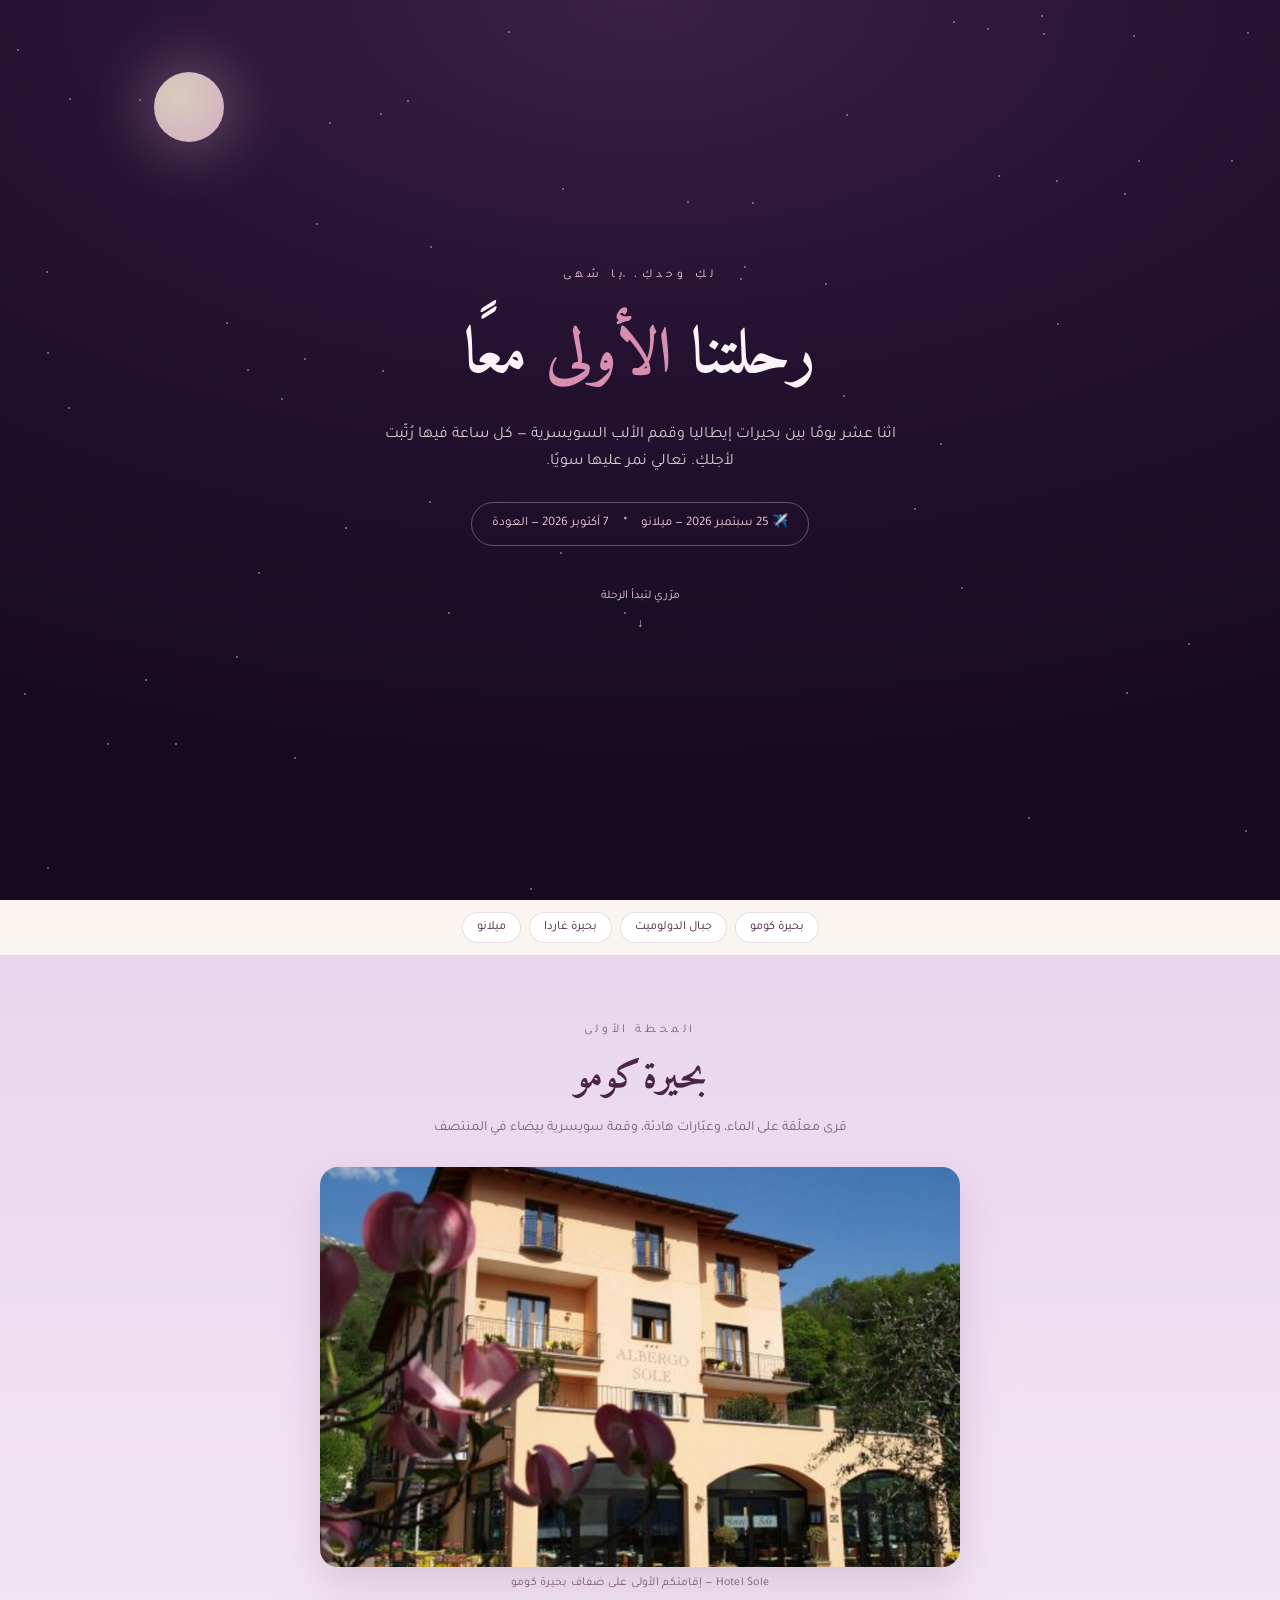
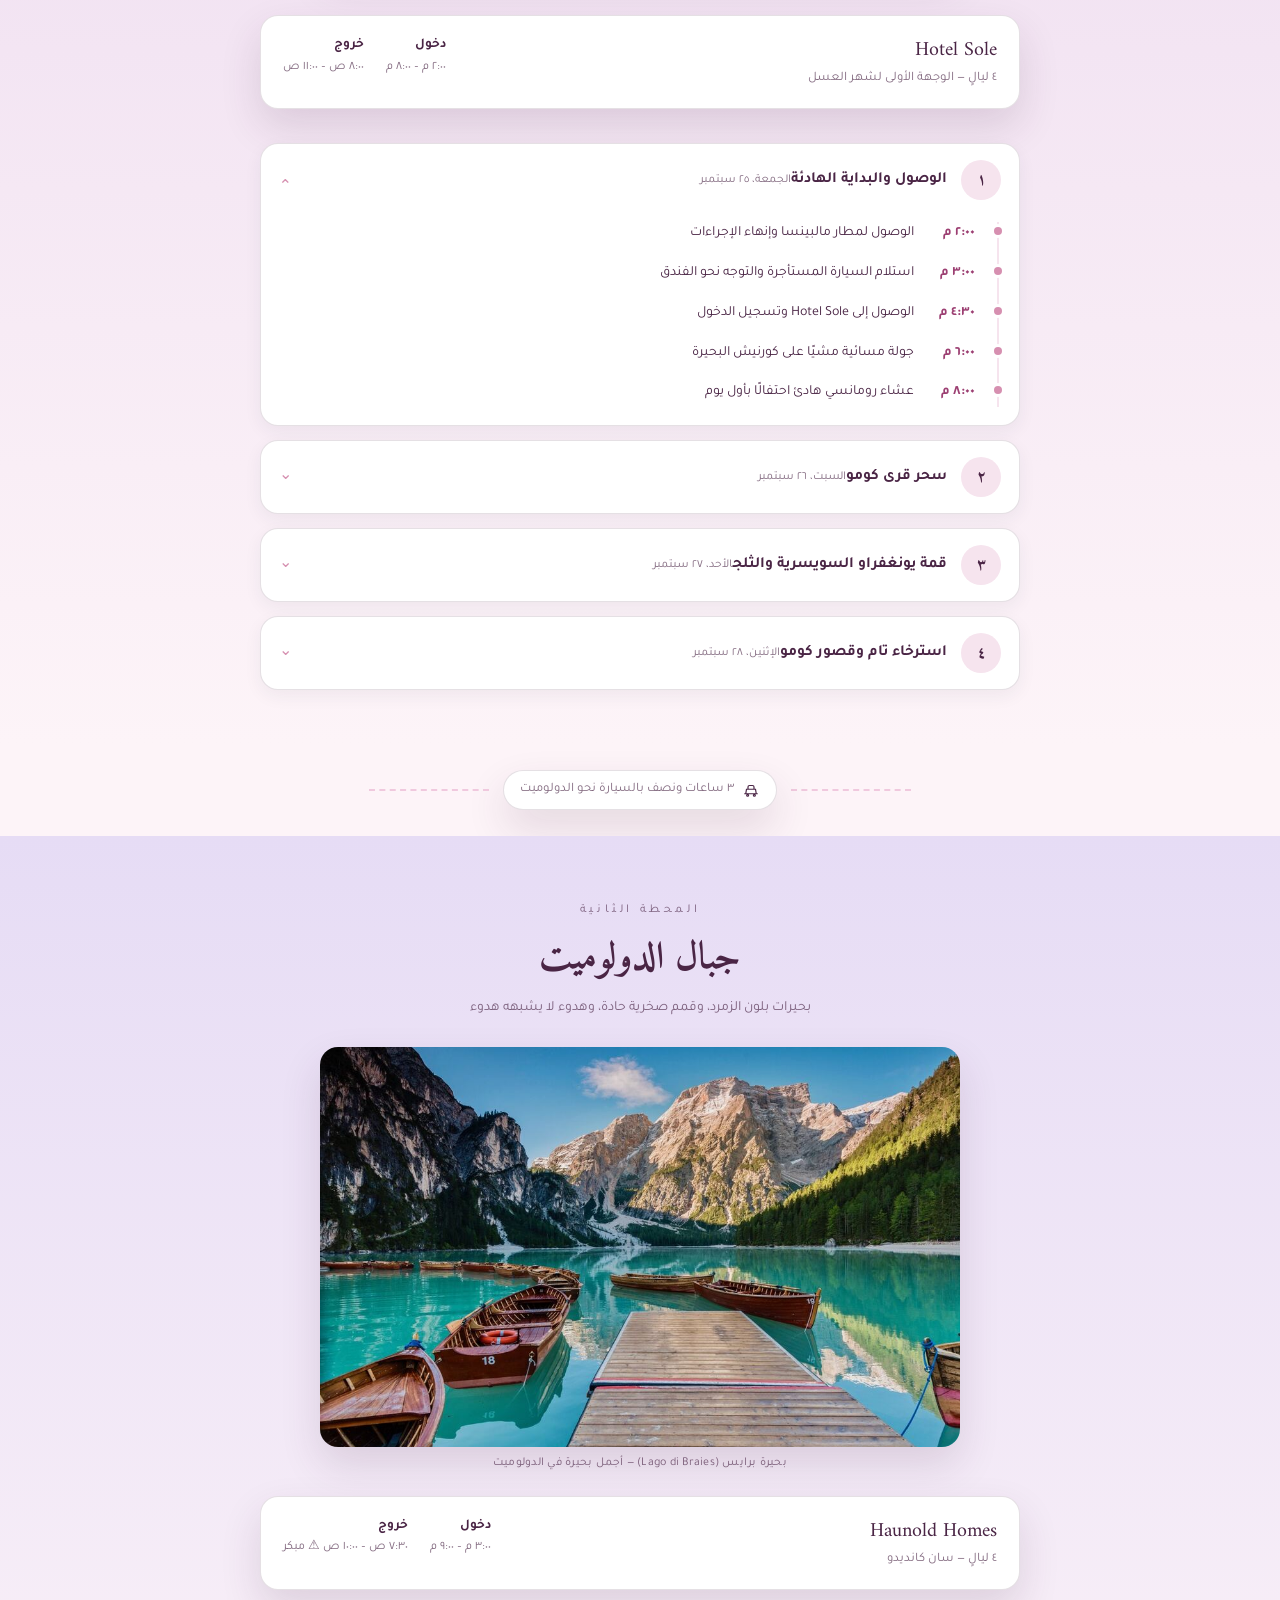
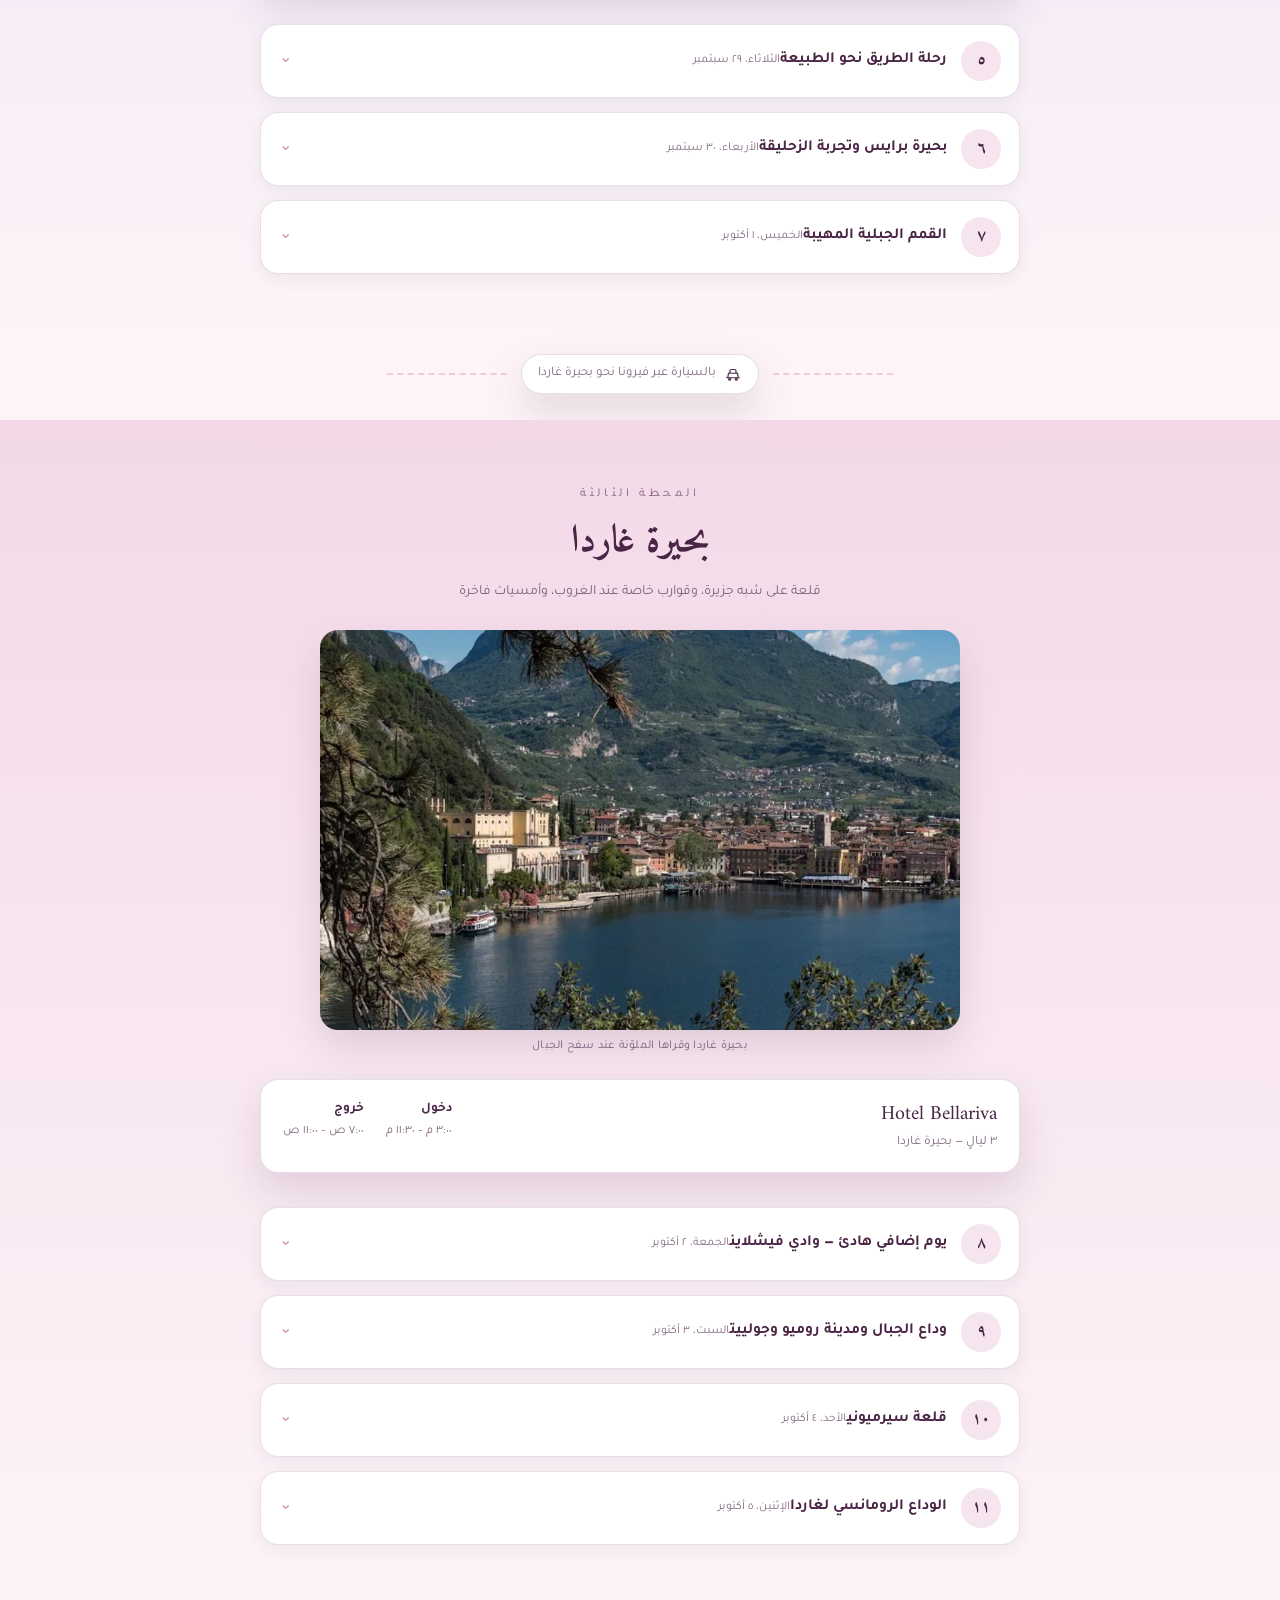
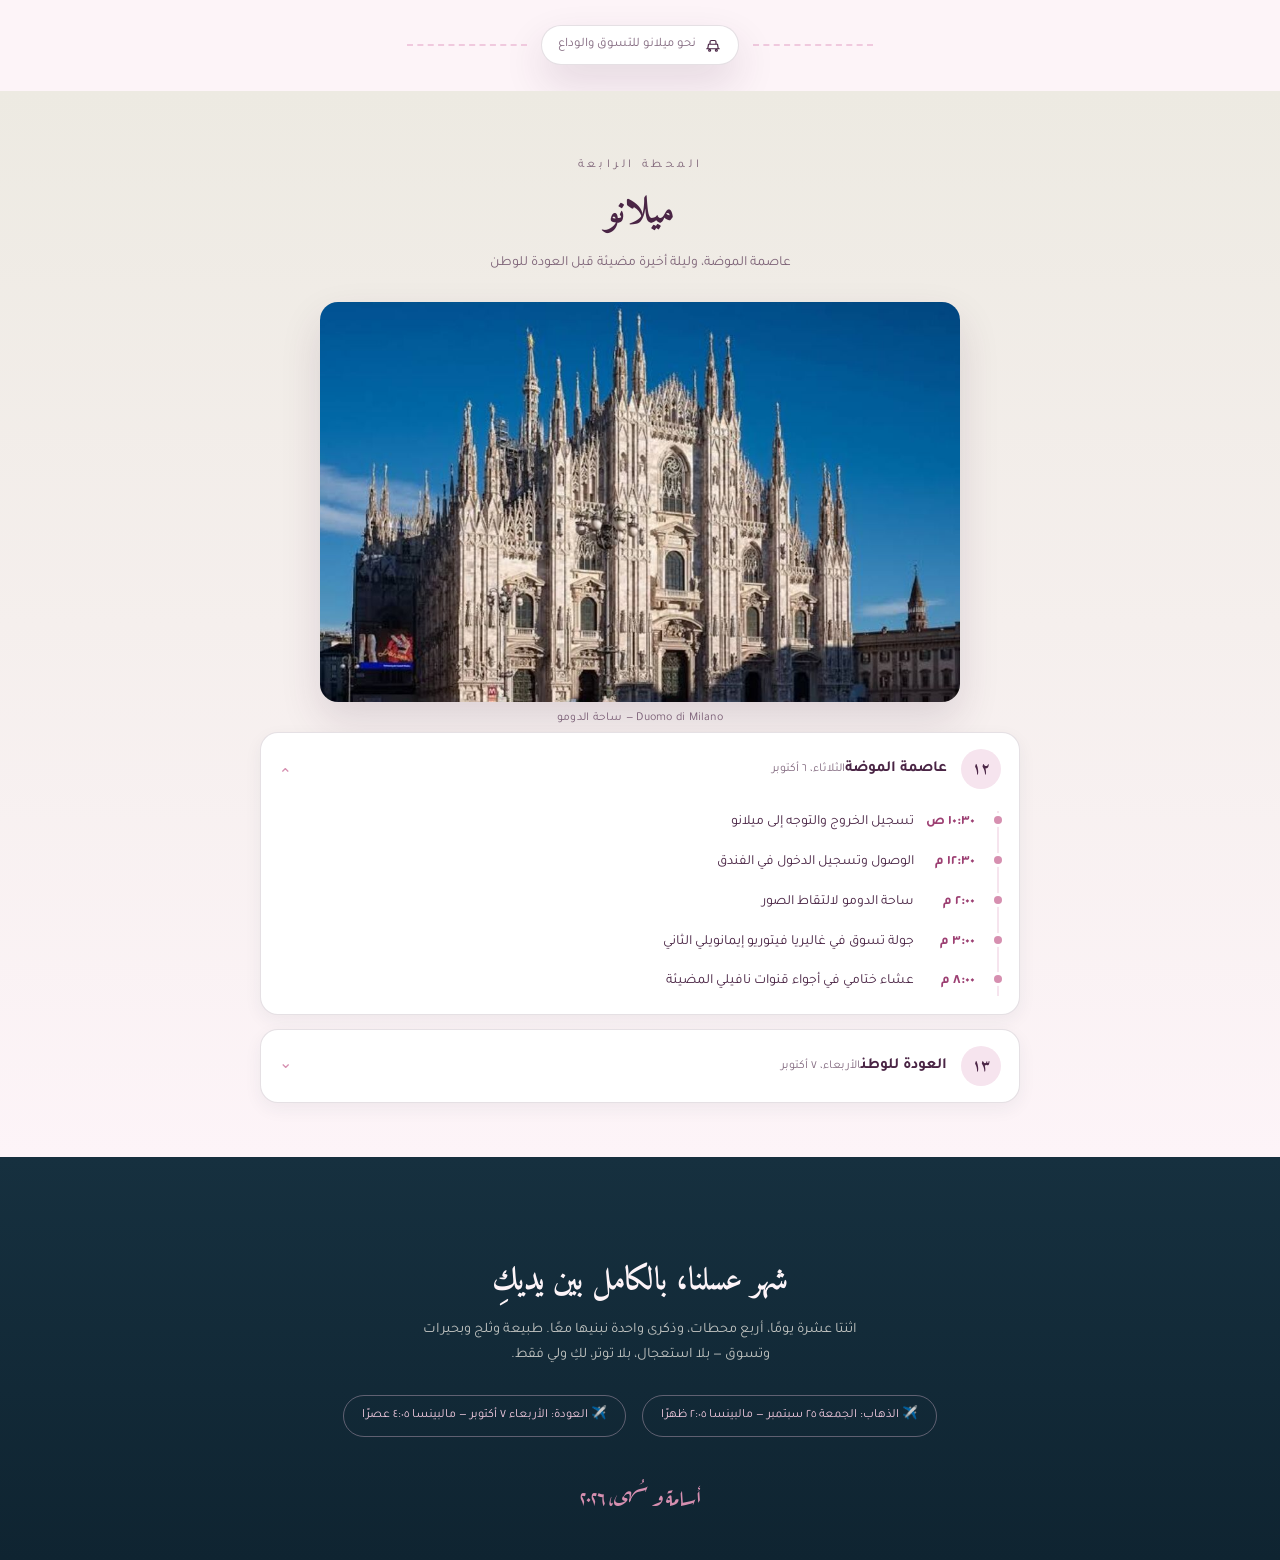
==== honeymoon/index.html @ b426cfd8 "rename private page path /suha/ -> /honeymoon/ Moves the standalone itinerary page to honeymoon/inde" ====
<!DOCTYPE html>
<html lang="ar" dir="rtl">
<head>
<meta charset="UTF-8">
<meta name="viewport" content="width=device-width, initial-scale=1.0">
<meta name="robots" content="noindex, nofollow">
<title>رحلتنا | أسامة وسُهى</title>
<link rel="preconnect" href="https://fonts.googleapis.com">
<link href="https://fonts.googleapis.com/css2?family=Amiri:wght@400;700&family=Aref+Ruqaa:wght@700&family=Tajawal:wght@300;400;500;700;900&display=swap" rel="stylesheet">
<style>
  :root{
    --ink:#4A2545;
    --ink-soft:rgba(74,37,69,.68);
    --gold:#D68FB0;
    --gold-soft:#F0C9DE;
    --ivory:#FDF4F8;
    --ivory-2:#F6E4EE;
    --sage:#B79FDB;
    --sage-soft:#E6DCF5;
    --wine:#9C3F72;
    --wine-soft:#F3D9E8;
    --sky:#E9D6EE;
    --line:rgba(74,37,69,.14);
    --shadow: 0 18px 40px rgba(74,37,69,.14);
  }
  *{box-sizing:border-box;}
  html{scroll-behavior:smooth;}
  body{
    margin:0;
    background:var(--ivory);
    color:var(--ink);
    font-family:'Tajawal',sans-serif;
    line-height:1.7;
    -webkit-font-smoothing:antialiased;
  }
  h1,h2,h3,.serif{font-family:'Amiri',serif;}
  ::selection{background:var(--gold-soft);}

  /* ---------- COVER ---------- */
  .cover{
    position:relative;
    min-height:100svh;
    display:flex;
    flex-direction:column;
    align-items:center;
    justify-content:center;
    text-align:center;
    padding:32px 20px;
    background:
      radial-gradient(120% 90% at 50% 0%, #3B1F45 0%, #241130 45%, #150A20 100%);
    color:var(--ivory);
    overflow:hidden;
  }
  .cover .stars{position:absolute;inset:0;opacity:.55;}
  .cover .stars span{
    position:absolute;width:2px;height:2px;border-radius:50%;
    background:var(--gold-soft);
    animation:twinkle 3.2s ease-in-out infinite;
  }
  @keyframes twinkle{0%,100%{opacity:.15}50%{opacity:1}}
  @media (prefers-reduced-motion:reduce){.cover .stars span{animation:none;opacity:.5}}
  .cover .eyebrow{
    letter-spacing:.35em;
    font-size:12px;
    color:var(--gold-soft);
    margin-bottom:18px;
    z-index:1;
  }
  .cover h1{
    font-size:clamp(34px,7vw,64px);
    margin:0 0 10px;
    z-index:1;
    font-weight:700;
  }
  .cover h1 em{font-style:normal;color:var(--gold);}
  .cover p{
    z-index:1;
    max-width:520px;
    color:rgba(250,246,238,.82);
    font-size:16px;
    margin:0 0 26px;
  }
  .cover .dates{
    z-index:1;
    display:flex;
    gap:14px;
    flex-wrap:wrap;
    justify-content:center;
    font-family:'Tajawal',sans-serif;
    font-size:13px;
    color:var(--gold-soft);
    border:1px solid rgba(240,201,222,.35);
    padding:10px 20px;
    border-radius:999px;
    margin-bottom:40px;
  }
  .scrolldown{
    z-index:1;
    display:flex;flex-direction:column;align-items:center;gap:8px;
    color:var(--gold-soft);
    font-size:12px;
    animation:bob 2.2s ease-in-out infinite;
  }
  @keyframes bob{0%,100%{transform:translateY(0)}50%{transform:translateY(8px)}}
  @media (prefers-reduced-motion:reduce){.scrolldown{animation:none}}
  .cover-moon{
    position:absolute; top:8%; left:12%;
    width:70px;height:70px;border-radius:50%;
    background:radial-gradient(circle at 35% 35%, #F7ECD3, var(--gold-soft));
    box-shadow:0 0 60px 10px rgba(240,201,222,.35);
    opacity:.85;
  }

  /* ---------- NAV ---------- */
  .routebar{
    position:sticky; top:0; z-index:20;
    display:flex; gap:8px; justify-content:center; flex-wrap:wrap;
    padding:12px 14px;
    background:rgba(250,246,238,.9);
    backdrop-filter:blur(8px);
    border-bottom:1px solid var(--line);
  }
  .routebar button{
    font-family:'Tajawal',sans-serif;
    font-size:12.5px;
    border:1px solid var(--line);
    background:#fff;
    color:var(--ink);
    padding:7px 14px;
    border-radius:999px;
    cursor:pointer;
    transition:.2s;
  }
  .routebar button:hover, .routebar button:focus-visible{
    background:var(--ink); color:var(--ivory); border-color:var(--ink);
    outline:none;
  }

  /* ---------- STATIONS ---------- */
  .station{padding:64px 18px 40px; position:relative;}
  .station-inner{max-width:760px;margin:0 auto;}
  .station-como{background:linear-gradient(180deg,var(--sky) 0%, var(--ivory) 100%);}
  .station-dolo{background:linear-gradient(180deg,var(--sage-soft) 0%, var(--ivory) 100%);}
  .station-garda{background:linear-gradient(180deg,var(--wine-soft) 0%, var(--ivory) 100%);}
  .station-milano{background:linear-gradient(180deg,#EDEAE2 0%, var(--ivory) 100%);}

  .station-header{text-align:center;margin-bottom:26px;}
  .station-eyebrow{
    font-size:12px; letter-spacing:.3em; color:var(--ink-soft);
    margin-bottom:6px;
  }
  .station-title{font-size:clamp(26px,5vw,38px); margin:0 0 6px;}
  .station-sub{color:var(--ink-soft); font-size:14px; margin:0;}

  .illustration{width:100%; max-width:640px; display:block; margin:22px auto 8px;}

  /* stay card */
  .stay-card{
    display:flex; flex-wrap:wrap; gap:18px; justify-content:space-between;
    background:#fff; border:1px solid var(--line); border-radius:18px;
    padding:18px 22px; box-shadow:var(--shadow); margin:22px 0 34px;
  }
  .stay-card .hotel{font-family:'Amiri',serif; font-size:20px;}
  .stay-card .meta{display:flex; gap:22px; flex-wrap:wrap; font-size:12.5px; color:var(--ink-soft);}
  .stay-card .meta b{display:block; color:var(--ink); font-size:13.5px; font-weight:700;}

  /* day cards */
  .day{
    background:#fff;
    border:1px solid var(--line);
    border-radius:18px;
    margin-bottom:14px;
    overflow:hidden;
    box-shadow:0 6px 18px rgba(27,58,75,.06);
    opacity:0; transform:translateY(14px);
    transition:opacity .6s ease, transform .6s ease;
  }
  .day.in-view{opacity:1; transform:none;}
  .day-header{
    width:100%; text-align:right; background:none; border:none; cursor:pointer;
    display:flex; align-items:center; gap:14px; padding:16px 18px;
    font-family:'Tajawal',sans-serif; color:var(--ink);
  }
  .day-num{
    flex:0 0 auto; width:40px; height:40px; border-radius:50%;
    background:var(--ivory-2); color:var(--ink); font-family:'Amiri',serif; font-weight:700;
    display:flex; align-items:center; justify-content:center; font-size:16px;
  }
  .day-header .titles{flex:1; text-align:right;}
  .day-header .day-title{font-weight:700; font-size:15.5px;}
  .day-header .day-date{font-size:12px; color:var(--ink-soft); margin-top:2px;}
  .chev{transition:transform .3s; color:var(--gold); flex:0 0 auto;}
  .day[open] .chev{transform:rotate(180deg);}
  .day-body{padding:0 20px 18px 20px;}
  .timeline{list-style:none; margin:6px 0 0; padding:0; border-right:2px solid var(--ivory-2);}
  .timeline li{position:relative; padding:0 22px 16px 0; font-size:14px;}
  .timeline li:last-child{padding-bottom:2px;}
  .timeline li::before{
    content:''; position:absolute; right:-5px; top:5px; width:8px; height:8px; border-radius:50%;
    background:var(--gold); box-shadow:0 0 0 3px #fff;
  }
  .timeline .t{font-weight:700; color:var(--wine); display:inline-block; min-width:58px;}

  /* details/summary polyfill styling */
  details.day > summary{list-style:none;}
  details.day > summary::-webkit-details-marker{display:none;}

  /* connectors */
  .connector{
    max-width:760px; margin:0 auto; padding:26px 18px;
    display:flex; align-items:center; gap:14px; justify-content:center;
    color:var(--ink-soft); font-size:13px;
  }
  .connector .line{flex:1; max-width:120px; height:0; border-top:2px dashed var(--gold-soft);}
  .connector .badge{
    display:flex; align-items:center; gap:8px;
    background:#fff; border:1px solid var(--line); border-radius:999px;
    padding:8px 16px; box-shadow:var(--shadow); white-space:nowrap;
  }

  /* footer */
  .footer{
    background:linear-gradient(180deg,#16303f, #0f2431);
    color:var(--ivory); text-align:center; padding:70px 20px 46px;
  }
  .footer h2{font-size:clamp(24px,5vw,32px); margin-bottom:10px;}
  .footer p{color:rgba(250,246,238,.75); max-width:480px; margin:0 auto 22px; font-size:14.5px;}
  .flight-chip{
    display:inline-flex; gap:10px; align-items:center;
    border:1px solid rgba(240,201,222,.35); border-radius:999px;
    padding:9px 18px; font-size:12.5px; color:var(--gold-soft); margin:6px;
  }
  .signature{margin-top:34px; font-family:'Aref Ruqaa',serif; font-size:22px; color:var(--gold);}

  .icon{width:18px;height:18px; vertical-align:-4px;}

  .photo-illustration{
    width:100%; max-width:640px; display:block; margin:22px auto 8px;
    border-radius:18px; box-shadow:var(--shadow);
    aspect-ratio:16/10; object-fit:cover;
  }

  .day-photo{
    width:100%; border-radius:14px; display:block; margin:4px 0 14px;
    aspect-ratio:16/10; object-fit:cover; box-shadow:0 8px 20px rgba(27,58,75,.10);
  }
  .photo-caption{
    text-align:center; font-size:12px; color:var(--ink-soft); margin:-2px 0 4px;
    letter-spacing:.02em;
  }


  @media(max-width:520px){
    .stay-card{flex-direction:column;}
    .day-header{padding:14px;}
  }
</style>
</head>
<body>

<!-- COVER -->
<section class="cover">
  <div class="stars" id="stars"></div>
  <div class="cover-moon"></div>
  <div class="eyebrow">لكِ وحدكِ، يا سُهى</div>
  <h1>رحلتنا <em>الأولى</em> معًا</h1>
  <p>اثنا عشر يومًا بين بحيرات إيطاليا وقمم الألب السويسرية — كل ساعة فيها رُتّبت لأجلكِ. تعالي نمر عليها سويًا.</p>
  <div class="dates">
    <span>✈️ 25 سبتمبر 2026 — ميلانو</span>
    <span>٭</span>
    <span>7 أكتوبر 2026 — العودة</span>
  </div>
  <div class="scrolldown">
    <span>مرّري لتبدأ الرحلة</span>
    <span>↓</span>
  </div>
</section>

<!-- NAV -->
<nav class="routebar">
  <button data-target="#como">بحيرة كومو</button>
  <button data-target="#dolo">جبال الدولوميت</button>
  <button data-target="#garda">بحيرة غاردا</button>
  <button data-target="#milano">ميلانو</button>
</nav>

<!-- STATION 1 : COMO -->
<section class="station station-como" id="como">
  <div class="station-inner">
    <div class="station-header">
      <div class="station-eyebrow">المحطة الأولى</div>
      <h2 class="station-title serif">بحيرة كومو</h2>
      <p class="station-sub">قرى معلّقة على الماء، وعبّارات هادئة، وقمة سويسرية بيضاء في المنتصف</p>
    </div>

    <img class="photo-illustration" src="[data-uri]" alt="Hotel Sole - بحيرة كومو">
    <p class="photo-caption">Hotel Sole — إقامتكم الأولى على ضفاف بحيرة كومو</p>

    <div class="stay-card">
      <div>
        <div class="hotel serif">Hotel Sole</div>
        <div style="font-size:13px;color:var(--ink-soft)">٤ ليالٍ — الوجهة الأولى لشهر العسل</div>
      </div>
      <div class="meta">
        <div><b>دخول</b>٢:٠٠ م – ٨:٠٠ م</div>
        <div><b>خروج</b>٨:٠٠ ص – ١١:٠٠ ص</div>
      </div>
    </div>

    <!-- Day 1 -->
    <details class="day" open>
      <summary class="day-header">
        <span class="day-num">١</span>
        <span class="titles"><span class="day-title">الوصول والبداية الهادئة</span><span class="day-date">الجمعة، ٢٥ سبتمبر</span></span>
        <span class="chev">⌄</span>
      </summary>
      <div class="day-body">
        <ul class="timeline">
          <li><span class="t">٢:٠٠ م</span> الوصول لمطار مالبينسا وإنهاء الإجراءات</li>
          <li><span class="t">٣:٠٠ م</span> استلام السيارة المستأجرة والتوجه نحو الفندق</li>
          <li><span class="t">٤:٣٠ م</span> الوصول إلى Hotel Sole وتسجيل الدخول</li>
          <li><span class="t">٦:٠٠ م</span> جولة مسائية مشيًا على كورنيش البحيرة</li>
          <li><span class="t">٨:٠٠ م</span> عشاء رومانسي هادئ احتفالًا بأول يوم</li>
        </ul>
      </div>
    </details>

    <!-- Day 2 -->
    <details class="day">
      <summary class="day-header">
        <span class="day-num">٢</span>
        <span class="titles"><span class="day-title">سحر قرى كومو</span><span class="day-date">السبت، ٢٦ سبتمبر</span></span>
        <span class="chev">⌄</span>
      </summary>
      <div class="day-body">
        <img class="day-photo" src="[data-uri]" alt="بحيرة كومو من الأعلى">
        <ul class="timeline">
          <li><span class="t">٩:٣٠ ص</span> الإفطار في رواق الفندق</li>
          <li><span class="t">١١:٠٠ ص</span> محطة العبّارات، والانطلاق نحو بيلادجيو</li>
          <li><span class="t">١١:٤٥ ص</span> التجول في أزقة بيلادجيو وتصوير السلالم التاريخية</li>
          <li><span class="t">١:٣٠ م</span> غداء في أحد مطاعم بيلادجيو المطلة على البحيرة</li>
          <li><span class="t">٣:٣٠ م</span> عبّارة إلى فارينّا والتجول في «ممشى العشاق»</li>
          <li><span class="t">٦:٠٠ م</span> العودة بالعبّارة إلى الفندق للراحة</li>
        </ul>
      </div>
    </details>

    <!-- Day 3 -->
    <details class="day">
      <summary class="day-header">
        <span class="day-num">٣</span>
        <span class="titles"><span class="day-title">قمة يونغفراو السويسرية والثلج</span><span class="day-date">الأحد، ٢٧ سبتمبر</span></span>
        <span class="chev">⌄</span>
      </summary>
      <div class="day-body">
        <img class="day-photo" src="[data-uri]" alt="قطار يونغفراو بين الثلوج">
        <ul class="timeline">
          <li><span class="t">٧:٠٠ ص</span> الانطلاق بالسيارة نحو محطة Grindelwald</li>
          <li><span class="t">١٠:٣٠ ص</span> التلفريك والقطار الجبلي صعودًا</li>
          <li><span class="t">١١:١٥ ص</span> القمة: القصر الجليدي ومرصد سفينكس والتقاط الصور</li>
          <li><span class="t">٢:٣٠ م</span> النزول بالقطار والتلفريك</li>
          <li><span class="t">٣:٣٠ م</span> مرور سريع على شلالات لاوتربرونن</li>
          <li><span class="t">٧:٠٠ م</span> العودة للفندق في إيطاليا وعشاء دافئ</li>
        </ul>
      </div>
    </details>

    <!-- Day 4 -->
    <details class="day">
      <summary class="day-header">
        <span class="day-num">٤</span>
        <span class="titles"><span class="day-title">استرخاء تام وقصور كومو</span><span class="day-date">الإثنين، ٢٨ سبتمبر</span></span>
        <span class="chev">⌄</span>
      </summary>
      <div class="day-body">
        <img class="day-photo" src="[data-uri]" alt="Villa del Balbianello">
        <ul class="timeline">
          <li><span class="t">١٠:٠٠ ص</span> إفطار متأخر والاستمتاع بمرافق الفندق</li>
          <li><span class="t">١٢:٠٠ م</span> حدائق Villa del Balbianello الشهيرة سينمائيًا</li>
          <li><span class="t">٣:٠٠ م</span> غداء إيطالي متأخر</li>
          <li><span class="t">٥:٠٠ م</span> وقت حر للتذكارات، أو كافيه على البحيرة وقت الغروب</li>
        </ul>
      </div>
    </details>
  </div>
</section>

<div class="connector">
  <span class="line"></span>
  <span class="badge">
    <svg class="icon" viewBox="0 0 24 24" fill="none" stroke="var(--ink)" stroke-width="1.6"><path d="M3 17h18M5 17l1-6h12l1 6M8 11V8a2 2 0 012-2h4a2 2 0 012 2v3"/><circle cx="7.5" cy="19" r="1.3"/><circle cx="16.5" cy="19" r="1.3"/></svg>
    ٣ ساعات ونصف بالسيارة نحو الدولوميت
  </span>
  <span class="line"></span>
</div>

<!-- STATION 2 : DOLOMITES -->
<section class="station station-dolo" id="dolo">
  <div class="station-inner">
    <div class="station-header">
      <div class="station-eyebrow">المحطة الثانية</div>
      <h2 class="station-title serif">جبال الدولوميت</h2>
      <p class="station-sub">بحيرات بلون الزمرد، وقمم صخرية حادة، وهدوء لا يشبهه هدوء</p>
    </div>

    <img class="photo-illustration" src="[data-uri]" alt="بحيرة برايس - الدولوميت">
    <p class="photo-caption">بحيرة برايس (Lago di Braies) — أجمل بحيرة في الدولوميت</p>

    <div class="stay-card">
      <div>
        <div class="hotel serif">Haunold Homes</div>
        <div style="font-size:13px;color:var(--ink-soft)">٤ ليالٍ — سان كانديدو</div>
      </div>
      <div class="meta">
        <div><b>دخول</b>٣:٠٠ م – ٩:٠٠ م</div>
        <div><b>خروج</b>٧:٣٠ ص – ١٠:٠٠ ص ⚠︎ مبكر</div>
      </div>
    </div>

    <details class="day">
      <summary class="day-header">
        <span class="day-num">٥</span>
        <span class="titles"><span class="day-title">رحلة الطريق نحو الطبيعة</span><span class="day-date">الثلاثاء، ٢٩ سبتمبر</span></span>
        <span class="chev">⌄</span>
      </summary>
      <div class="day-body">
        <img class="day-photo" src="[data-uri]" alt="Haunold Homes - سان كانديدو">
        <ul class="timeline">
          <li><span class="t">١٠:٣٠ ص</span> تسجيل الخروج من Hotel Sole والانطلاق شرقًا</li>
          <li><span class="t">١:٣٠ م</span> توقف للغداء على الطريق السريع</li>
          <li><span class="t">٤:٠٠ م</span> الوصول لسان كانديدو وتسجيل الدخول في Haunold Homes</li>
          <li><span class="t">٥:٣٠ م</span> جولة في مركز البلدة وقهوة في الساحة الرئيسية</li>
        </ul>
      </div>
    </details>

    <details class="day">
      <summary class="day-header">
        <span class="day-num">٦</span>
        <span class="titles"><span class="day-title">بحيرة برايس وتجربة الزحليقة</span><span class="day-date">الأربعاء، ٣٠ سبتمبر</span></span>
        <span class="chev">⌄</span>
      </summary>
      <div class="day-body">
        <ul class="timeline">
          <li><span class="t">٨:٣٠ ص</span> التوجه مبكرًا إلى بحيرة برايس (Lago di Braies) لتفادي الزحام</li>
          <li><span class="t">٩:٣٠ ص</span> استئجار قارب خشبي كلاسيكي في البحيرة</li>
          <li><span class="t">١٢:٣٠ م</span> غداء بالقرب من البحيرة</li>
          <li><span class="t">٣:٠٠ م</span> تلفريك بارانشي القريب من السكن</li>
          <li><span class="t">٣:٣٠ م</span> النزول بالزحليقة الصيفية Funbob</li>
        </ul>
      </div>
    </details>

    <details class="day">
      <summary class="day-header">
        <span class="day-num">٧</span>
        <span class="titles"><span class="day-title">القمم الجبلية المهيبة</span><span class="day-date">الخميس، ١ أكتوبر</span></span>
        <span class="chev">⌄</span>
      </summary>
      <div class="day-body">
        <img class="day-photo" src="[data-uri]" alt="خيمة تحت النجوم قرب تري تشيمي">
        <ul class="timeline">
          <li><span class="t">٩:٣٠ ص</span> طريق بانورامي صعودًا نحو قمم تري تشيمي</li>
          <li><span class="t">١٠:٣٠ ص</span> مسار جبلي مجهّز وسهل نسبيًا بإطلالات خلابة</li>
          <li><span class="t">٢:٠٠ م</span> النزول والتوجه إلى بحيرة ميسورينا</li>
          <li><span class="t">٣:٠٠ م</span> غداء متأخر أو قهوة بإطلالة على البحيرة</li>
        </ul>
      </div>
    </details>
  </div>
</section>

<div class="connector">
  <span class="line"></span>
  <span class="badge">
    <svg class="icon" viewBox="0 0 24 24" fill="none" stroke="var(--ink)" stroke-width="1.6"><path d="M3 17h18M5 17l1-6h12l1 6M8 11V8a2 2 0 012-2h4a2 2 0 012 2v3"/><circle cx="7.5" cy="19" r="1.3"/><circle cx="16.5" cy="19" r="1.3"/></svg>
    بالسيارة عبر فيرونا نحو بحيرة غاردا
  </span>
  <span class="line"></span>
</div>

<!-- STATION 3 : GARDA -->
<section class="station station-garda" id="garda">
  <div class="station-inner">
    <div class="station-header">
      <div class="station-eyebrow">المحطة الثالثة</div>
      <h2 class="station-title serif">بحيرة غاردا</h2>
      <p class="station-sub">قلعة على شبه جزيرة، وقوارب خاصة عند الغروب، وأمسيات فاخرة</p>
    </div>

    <img class="photo-illustration" src="[data-uri]" alt="بحيرة غاردا">
    <p class="photo-caption">بحيرة غاردا وقراها الملوّنة عند سفح الجبال</p>

    <div class="stay-card">
      <div>
        <div class="hotel serif">Hotel Bellariva</div>
        <div style="font-size:13px;color:var(--ink-soft)">٣ ليالٍ — بحيرة غاردا</div>
      </div>
      <div class="meta">
        <div><b>دخول</b>٣:٠٠ م – ١١:٣٠ م</div>
        <div><b>خروج</b>٧:٠٠ ص – ١١:٠٠ ص</div>
      </div>
    </div>

    <details class="day">
      <summary class="day-header">
        <span class="day-num">٨</span>
        <span class="titles"><span class="day-title">يوم إضافي هادئ — وادي فيشلاين</span><span class="day-date">الجمعة، ٢ أكتوبر</span></span>
        <span class="chev">⌄</span>
      </summary>
      <div class="day-body">
        <ul class="timeline">
          <li><span class="t">٩:٣٠ ص</span> إفطار متأخر بدون أي استعجال</li>
          <li><span class="t">١١:٠٠ ص</span> نزهة سهلة في وادي Val Fiscalina القريب جدًا من سان كانديدو</li>
          <li><span class="t">١:٣٠ م</span> غداء في أحد الرفوجات الجبلية وسط الوادي</li>
          <li><span class="t">٤:٠٠ م</span> عودة للسكن، وقت حر للراحة أو شراء هدايا من سان كانديدو</li>
          <li><span class="t">٧:٣٠ م</span> عشاء أخير هادئ في المنطقة</li>
        </ul>
      </div>
    </details>

    <details class="day">
      <summary class="day-header">
        <span class="day-num">٩</span>
        <span class="titles"><span class="day-title">وداع الجبال ومدينة روميو وجولييت</span><span class="day-date">السبت، ٣ أكتوبر</span></span>
        <span class="chev">⌄</span>
      </summary>
      <div class="day-body">
        <ul class="timeline">
          <li><span class="t">٩:٣٠ ص</span> تسجيل الخروج من Haunold Homes</li>
          <li><span class="t">١٢:٠٠ م</span> توقف في فيرونا التاريخية</li>
          <li><span class="t">١٢:٣٠ م</span> زيارة منزل جولييت وساحة Piazza delle Erbe، والغداء هناك</li>
          <li><span class="t">٣:٣٠ م</span> إكمال الطريق نحو غاردا</li>
          <li><span class="t">٤:٣٠ م</span> تسجيل الدخول في Hotel Bellariva والراحة</li>
        </ul>
      </div>
    </details>

    <details class="day">
      <summary class="day-header">
        <span class="day-num">١٠</span>
        <span class="titles"><span class="day-title">قلعة سيرميوني</span><span class="day-date">الأحد، ٤ أكتوبر</span></span>
        <span class="chev">⌄</span>
      </summary>
      <div class="day-body">
        <ul class="timeline">
          <li><span class="t">١٠:٠٠ ص</span> التوجه لشبه جزيرة سيرميوني جنوب البحيرة</li>
          <li><span class="t">١٠:٣٠ ص</span> القلعة التاريخية وأزقة القرية، وتجربة أشهر جيلاتو بالمنطقة</li>
          <li><span class="t">٢:٠٠ م</span> الغداء في سيرميوني</li>
          <li><span class="t">٥:٠٠ م</span> العودة للفندق للاستمتاع بالجاكوزي الخارجي وقت الغروب</li>
        </ul>
      </div>
    </details>

    <details class="day">
      <summary class="day-header">
        <span class="day-num">١١</span>
        <span class="titles"><span class="day-title">الوداع الرومانسي لغاردا</span><span class="day-date">الإثنين، ٥ أكتوبر</span></span>
        <span class="chev">⌄</span>
      </summary>
      <div class="day-body">
        <ul class="timeline">
          <li><span class="t">١١:٠٠ ص</span> يوم مسترخٍ يبدأ بإفطار متأخر</li>
          <li><span class="t">١:٠٠ م</span> التوجه إلى ليمونِه سول غاردا والتجول على كورنيشها المحاذي للماء</li>
          <li><span class="t">٥:٠٠ م</span> قارب خاص لساعتين لتوديع البحيرة وقت الغروب</li>
          <li><span class="t">٨:٠٠ م</span> عشاء فاخر احتفالًا بآخر ليلة في منطقة البحيرات</li>
        </ul>
      </div>
    </details>
  </div>
</section>

<div class="connector">
  <span class="line"></span>
  <span class="badge">
    <svg class="icon" viewBox="0 0 24 24" fill="none" stroke="var(--ink)" stroke-width="1.6"><path d="M3 17h18M5 17l1-6h12l1 6M8 11V8a2 2 0 012-2h4a2 2 0 012 2v3"/><circle cx="7.5" cy="19" r="1.3"/><circle cx="16.5" cy="19" r="1.3"/></svg>
    نحو ميلانو للتسوق والوداع
  </span>
  <span class="line"></span>
</div>

<!-- STATION 4 : MILANO -->
<section class="station station-milano" id="milano">
  <div class="station-inner">
    <div class="station-header">
      <div class="station-eyebrow">المحطة الرابعة</div>
      <h2 class="station-title serif">ميلانو</h2>
      <p class="station-sub">عاصمة الموضة، وليلة أخيرة مضيئة قبل العودة للوطن</p>
    </div>

    <img class="photo-illustration" src="[data-uri]" alt="دومو ميلانو">
    <p class="photo-caption">Duomo di Milano — ساحة الدومو</p>

    <details class="day" open>
      <summary class="day-header">
        <span class="day-num">١٢</span>
        <span class="titles"><span class="day-title">عاصمة الموضة</span><span class="day-date">الثلاثاء، ٦ أكتوبر</span></span>
        <span class="chev">⌄</span>
      </summary>
      <div class="day-body">
        <ul class="timeline">
          <li><span class="t">١٠:٣٠ ص</span> تسجيل الخروج والتوجه إلى ميلانو</li>
          <li><span class="t">١٢:٣٠ م</span> الوصول وتسجيل الدخول في الفندق</li>
          <li><span class="t">٢:٠٠ م</span> ساحة الدومو لالتقاط الصور</li>
          <li><span class="t">٣:٠٠ م</span> جولة تسوق في غاليريا فيتوريو إيمانويلي الثاني</li>
          <li><span class="t">٨:٠٠ م</span> عشاء ختامي في أجواء قنوات نافيلي المضيئة</li>
        </ul>
      </div>
    </details>

    <details class="day">
      <summary class="day-header">
        <span class="day-num">١٣</span>
        <span class="titles"><span class="day-title">العودة للوطن</span><span class="day-date">الأربعاء، ٧ أكتوبر</span></span>
        <span class="chev">⌄</span>
      </summary>
      <div class="day-body">
        <ul class="timeline">
          <li><span class="t">٩:٠٠ ص</span> الإفطار وتجهيز الحقائب</li>
          <li><span class="t">١٠:٣٠ ص</span> تسجيل الخروج وآخر قهوة إيطالية</li>
          <li><span class="t">١١:٣٠ ص</span> التوجه بالسيارة نحو مطار مالبينسا</li>
          <li><span class="t">١٢:٣٠ م</span> تسليم السيارة والتوجه لصالة المغادرة</li>
          <li><span class="t">٤:٠٥ م</span> إقلاع رحلة العودة ✈️</li>
        </ul>
      </div>
    </details>
  </div>
</section>

<!-- FOOTER -->
<footer class="footer">
  <h2 class="serif">شهر عسلنا، بالكامل بين يديكِ</h2>
  <p>اثنتا عشرة يومًا، أربع محطات، وذكرى واحدة نبنيها معًا. طبيعة وثلج وبحيرات وتسوق — بلا استعجال، بلا توتر، لكِ ولي فقط.</p>
  <div>
    <span class="flight-chip">✈️ الذهاب: الجمعة ٢٥ سبتمبر — مالبينسا ٢:٠٥ ظهرًا</span>
    <span class="flight-chip">✈️ العودة: الأربعاء ٧ أكتوبر — مالبينسا ٤:٠٥ عصرًا</span>
  </div>
  <div class="signature">أسامة و سُهى، ٢٠٢٦</div>
</footer>

<script>
  // starfield
  const starsEl = document.getElementById('stars');
  for(let i=0;i<60;i++){
    const s = document.createElement('span');
    s.style.top = Math.random()*100+'%';
    s.style.left = Math.random()*100+'%';
    s.style.animationDelay = (Math.random()*3)+'s';
    starsEl.appendChild(s);
  }

  // nav scroll
  document.querySelectorAll('.routebar button').forEach(btn=>{
    btn.addEventListener('click',()=>{
      document.querySelector(btn.dataset.target).scrollIntoView({behavior:'smooth', block:'start'});
    });
  });

  // reveal on scroll
  const days = document.querySelectorAll('.day');
  if('IntersectionObserver' in window){
    const io = new IntersectionObserver((entries)=>{
      entries.forEach(e=>{
        if(e.isIntersecting){ e.target.classList.add('in-view'); io.unobserve(e.target); }
      });
    },{threshold:.12});
    days.forEach(d=>io.observe(d));
  } else {
    days.forEach(d=>d.classList.add('in-view'));
  }
</script>
</body>
</html>
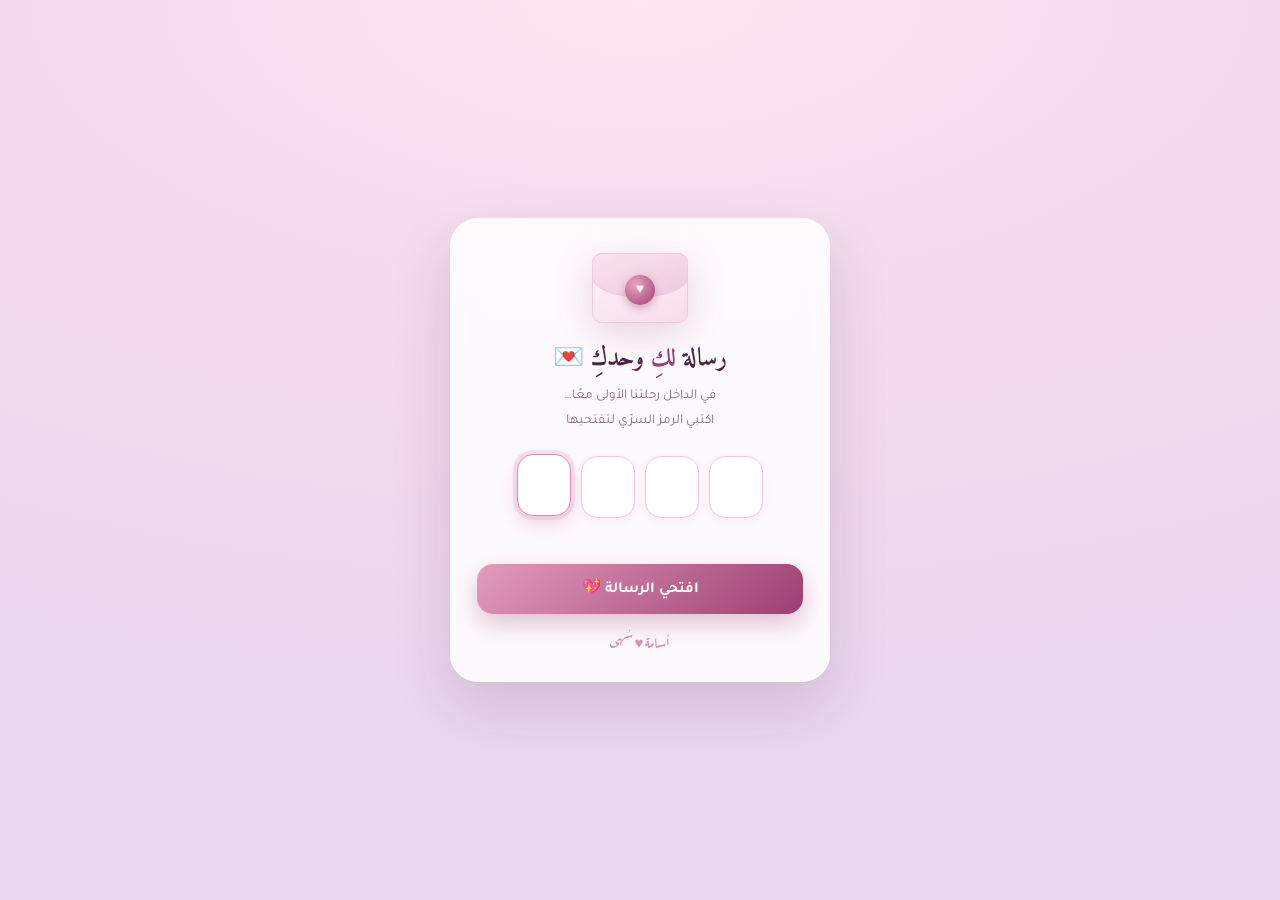
==== commit c21df3e7: "protect the honeymoon page with a real encrypted password gate The itinerary is no longer served as " ====
--- a/honeymoon/index.html
+++ b/honeymoon/index.html
@@ -2,672 +2,314 @@
 <html lang="ar" dir="rtl">
 <head>
 <meta charset="UTF-8">
-<meta name="viewport" content="width=device-width, initial-scale=1.0">
+<meta name="viewport" content="width=device-width, initial-scale=1.0, viewport-fit=cover">
 <meta name="robots" content="noindex, nofollow">
-<title>رحلتنا | أسامة وسُهى</title>
+<title>رسالة لكِ 💌</title>
+<meta name="theme-color" content="#F6E4EE">
 <link rel="preconnect" href="https://fonts.googleapis.com">
+<link rel="preconnect" href="https://fonts.gstatic.com" crossorigin>
 <link href="https://fonts.googleapis.com/css2?family=Amiri:wght@400;700&family=Aref+Ruqaa:wght@700&family=Tajawal:wght@300;400;500;700;900&display=swap" rel="stylesheet">
 <style>
   :root{
-    --ink:#4A2545;
-    --ink-soft:rgba(74,37,69,.68);
-    --gold:#D68FB0;
-    --gold-soft:#F0C9DE;
-    --ivory:#FDF4F8;
-    --ivory-2:#F6E4EE;
-    --sage:#B79FDB;
-    --sage-soft:#E6DCF5;
-    --wine:#9C3F72;
-    --wine-soft:#F3D9E8;
-    --sky:#E9D6EE;
-    --line:rgba(74,37,69,.14);
-    --shadow: 0 18px 40px rgba(74,37,69,.14);
-  }
-  *{box-sizing:border-box;}
-  html{scroll-behavior:smooth;}
+    --ink:#4A2545; --ink-soft:rgba(74,37,69,.66);
+    --gold:#D68FB0; --gold-soft:#F0C9DE;
+    --ivory:#FDF4F8; --ivory-2:#F6E4EE;
+    --wine:#9C3F72; --sage:#B79FDB;
+    --line:rgba(74,37,69,.12);
+  }
+  *{box-sizing:border-box;margin:0;padding:0;-webkit-tap-highlight-color:transparent}
+  html,body{height:100%}
   body{
-    margin:0;
-    background:var(--ivory);
-    color:var(--ink);
-    font-family:'Tajawal',sans-serif;
-    line-height:1.7;
-    -webkit-font-smoothing:antialiased;
-  }
-  h1,h2,h3,.serif{font-family:'Amiri',serif;}
-  ::selection{background:var(--gold-soft);}
-
-  /* ---------- COVER ---------- */
-  .cover{
-    position:relative;
-    min-height:100svh;
-    display:flex;
-    flex-direction:column;
-    align-items:center;
-    justify-content:center;
+    font-family:'Tajawal',sans-serif; color:var(--ink);
+    background:
+      radial-gradient(120% 80% at 50% 0%, #FBE6F1 0%, #F3DCEC 40%, #EBD7F0 100%);
+    display:flex; align-items:center; justify-content:center;
+    padding:22px; overflow:hidden; position:relative;
+  }
+
+  /* floating hearts */
+  .hearts{position:fixed; inset:0; pointer-events:none; overflow:hidden; z-index:0}
+  .hearts span{
+    position:absolute; bottom:-40px; font-size:16px; opacity:0;
+    animation:rise linear infinite;
+  }
+  @keyframes rise{
+    0%{transform:translateY(0) scale(.7) rotate(0deg); opacity:0}
+    12%{opacity:.75}
+    100%{transform:translateY(-108vh) scale(1.05) rotate(22deg); opacity:0}
+  }
+  @media (prefers-reduced-motion:reduce){ .hearts{display:none} }
+
+  /* card */
+  .card{
+    position:relative; z-index:1; width:100%; max-width:380px;
+    background:rgba(255,255,255,.86);
+    backdrop-filter:blur(10px); -webkit-backdrop-filter:blur(10px);
+    border:1px solid rgba(255,255,255,.9);
+    border-radius:28px; padding:34px 26px 28px;
     text-align:center;
-    padding:32px 20px;
-    background:
-      radial-gradient(120% 90% at 50% 0%, #3B1F45 0%, #241130 45%, #150A20 100%);
-    color:var(--ivory);
-    overflow:hidden;
-  }
-  .cover .stars{position:absolute;inset:0;opacity:.55;}
-  .cover .stars span{
-    position:absolute;width:2px;height:2px;border-radius:50%;
-    background:var(--gold-soft);
-    animation:twinkle 3.2s ease-in-out infinite;
-  }
-  @keyframes twinkle{0%,100%{opacity:.15}50%{opacity:1}}
-  @media (prefers-reduced-motion:reduce){.cover .stars span{animation:none;opacity:.5}}
-  .cover .eyebrow{
-    letter-spacing:.35em;
-    font-size:12px;
-    color:var(--gold-soft);
-    margin-bottom:18px;
-    z-index:1;
-  }
-  .cover h1{
-    font-size:clamp(34px,7vw,64px);
-    margin:0 0 10px;
-    z-index:1;
-    font-weight:700;
-  }
-  .cover h1 em{font-style:normal;color:var(--gold);}
-  .cover p{
-    z-index:1;
-    max-width:520px;
-    color:rgba(250,246,238,.82);
-    font-size:16px;
-    margin:0 0 26px;
-  }
-  .cover .dates{
-    z-index:1;
-    display:flex;
-    gap:14px;
-    flex-wrap:wrap;
-    justify-content:center;
-    font-family:'Tajawal',sans-serif;
-    font-size:13px;
-    color:var(--gold-soft);
-    border:1px solid rgba(240,201,222,.35);
-    padding:10px 20px;
-    border-radius:999px;
-    margin-bottom:40px;
-  }
-  .scrolldown{
-    z-index:1;
-    display:flex;flex-direction:column;align-items:center;gap:8px;
-    color:var(--gold-soft);
-    font-size:12px;
-    animation:bob 2.2s ease-in-out infinite;
-  }
-  @keyframes bob{0%,100%{transform:translateY(0)}50%{transform:translateY(8px)}}
-  @media (prefers-reduced-motion:reduce){.scrolldown{animation:none}}
-  .cover-moon{
-    position:absolute; top:8%; left:12%;
-    width:70px;height:70px;border-radius:50%;
-    background:radial-gradient(circle at 35% 35%, #F7ECD3, var(--gold-soft));
-    box-shadow:0 0 60px 10px rgba(240,201,222,.35);
-    opacity:.85;
-  }
-
-  /* ---------- NAV ---------- */
-  .routebar{
-    position:sticky; top:0; z-index:20;
-    display:flex; gap:8px; justify-content:center; flex-wrap:wrap;
-    padding:12px 14px;
-    background:rgba(250,246,238,.9);
-    backdrop-filter:blur(8px);
-    border-bottom:1px solid var(--line);
-  }
-  .routebar button{
-    font-family:'Tajawal',sans-serif;
-    font-size:12.5px;
-    border:1px solid var(--line);
-    background:#fff;
-    color:var(--ink);
-    padding:7px 14px;
-    border-radius:999px;
-    cursor:pointer;
-    transition:.2s;
-  }
-  .routebar button:hover, .routebar button:focus-visible{
-    background:var(--ink); color:var(--ivory); border-color:var(--ink);
-    outline:none;
-  }
-
-  /* ---------- STATIONS ---------- */
-  .station{padding:64px 18px 40px; position:relative;}
-  .station-inner{max-width:760px;margin:0 auto;}
-  .station-como{background:linear-gradient(180deg,var(--sky) 0%, var(--ivory) 100%);}
-  .station-dolo{background:linear-gradient(180deg,var(--sage-soft) 0%, var(--ivory) 100%);}
-  .station-garda{background:linear-gradient(180deg,var(--wine-soft) 0%, var(--ivory) 100%);}
-  .station-milano{background:linear-gradient(180deg,#EDEAE2 0%, var(--ivory) 100%);}
-
-  .station-header{text-align:center;margin-bottom:26px;}
-  .station-eyebrow{
-    font-size:12px; letter-spacing:.3em; color:var(--ink-soft);
-    margin-bottom:6px;
-  }
-  .station-title{font-size:clamp(26px,5vw,38px); margin:0 0 6px;}
-  .station-sub{color:var(--ink-soft); font-size:14px; margin:0;}
-
-  .illustration{width:100%; max-width:640px; display:block; margin:22px auto 8px;}
-
-  /* stay card */
-  .stay-card{
-    display:flex; flex-wrap:wrap; gap:18px; justify-content:space-between;
-    background:#fff; border:1px solid var(--line); border-radius:18px;
-    padding:18px 22px; box-shadow:var(--shadow); margin:22px 0 34px;
-  }
-  .stay-card .hotel{font-family:'Amiri',serif; font-size:20px;}
-  .stay-card .meta{display:flex; gap:22px; flex-wrap:wrap; font-size:12.5px; color:var(--ink-soft);}
-  .stay-card .meta b{display:block; color:var(--ink); font-size:13.5px; font-weight:700;}
-
-  /* day cards */
-  .day{
-    background:#fff;
-    border:1px solid var(--line);
-    border-radius:18px;
-    margin-bottom:14px;
-    overflow:hidden;
-    box-shadow:0 6px 18px rgba(27,58,75,.06);
-    opacity:0; transform:translateY(14px);
-    transition:opacity .6s ease, transform .6s ease;
-  }
-  .day.in-view{opacity:1; transform:none;}
-  .day-header{
-    width:100%; text-align:right; background:none; border:none; cursor:pointer;
-    display:flex; align-items:center; gap:14px; padding:16px 18px;
-    font-family:'Tajawal',sans-serif; color:var(--ink);
-  }
-  .day-num{
-    flex:0 0 auto; width:40px; height:40px; border-radius:50%;
-    background:var(--ivory-2); color:var(--ink); font-family:'Amiri',serif; font-weight:700;
-    display:flex; align-items:center; justify-content:center; font-size:16px;
-  }
-  .day-header .titles{flex:1; text-align:right;}
-  .day-header .day-title{font-weight:700; font-size:15.5px;}
-  .day-header .day-date{font-size:12px; color:var(--ink-soft); margin-top:2px;}
-  .chev{transition:transform .3s; color:var(--gold); flex:0 0 auto;}
-  .day[open] .chev{transform:rotate(180deg);}
-  .day-body{padding:0 20px 18px 20px;}
-  .timeline{list-style:none; margin:6px 0 0; padding:0; border-right:2px solid var(--ivory-2);}
-  .timeline li{position:relative; padding:0 22px 16px 0; font-size:14px;}
-  .timeline li:last-child{padding-bottom:2px;}
-  .timeline li::before{
-    content:''; position:absolute; right:-5px; top:5px; width:8px; height:8px; border-radius:50%;
-    background:var(--gold); box-shadow:0 0 0 3px #fff;
-  }
-  .timeline .t{font-weight:700; color:var(--wine); display:inline-block; min-width:58px;}
-
-  /* details/summary polyfill styling */
-  details.day > summary{list-style:none;}
-  details.day > summary::-webkit-details-marker{display:none;}
-
-  /* connectors */
-  .connector{
-    max-width:760px; margin:0 auto; padding:26px 18px;
-    display:flex; align-items:center; gap:14px; justify-content:center;
-    color:var(--ink-soft); font-size:13px;
-  }
-  .connector .line{flex:1; max-width:120px; height:0; border-top:2px dashed var(--gold-soft);}
-  .connector .badge{
-    display:flex; align-items:center; gap:8px;
-    background:#fff; border:1px solid var(--line); border-radius:999px;
-    padding:8px 16px; box-shadow:var(--shadow); white-space:nowrap;
-  }
-
-  /* footer */
-  .footer{
-    background:linear-gradient(180deg,#16303f, #0f2431);
-    color:var(--ivory); text-align:center; padding:70px 20px 46px;
-  }
-  .footer h2{font-size:clamp(24px,5vw,32px); margin-bottom:10px;}
-  .footer p{color:rgba(250,246,238,.75); max-width:480px; margin:0 auto 22px; font-size:14.5px;}
-  .flight-chip{
-    display:inline-flex; gap:10px; align-items:center;
-    border:1px solid rgba(240,201,222,.35); border-radius:999px;
-    padding:9px 18px; font-size:12.5px; color:var(--gold-soft); margin:6px;
-  }
-  .signature{margin-top:34px; font-family:'Aref Ruqaa',serif; font-size:22px; color:var(--gold);}
-
-  .icon{width:18px;height:18px; vertical-align:-4px;}
-
-  .photo-illustration{
-    width:100%; max-width:640px; display:block; margin:22px auto 8px;
-    border-radius:18px; box-shadow:var(--shadow);
-    aspect-ratio:16/10; object-fit:cover;
-  }
-
-  .day-photo{
-    width:100%; border-radius:14px; display:block; margin:4px 0 14px;
-    aspect-ratio:16/10; object-fit:cover; box-shadow:0 8px 20px rgba(27,58,75,.10);
-  }
-  .photo-caption{
-    text-align:center; font-size:12px; color:var(--ink-soft); margin:-2px 0 4px;
-    letter-spacing:.02em;
-  }
-
-
-  @media(max-width:520px){
-    .stay-card{flex-direction:column;}
-    .day-header{padding:14px;}
-  }
+    box-shadow:0 24px 60px rgba(74,37,69,.16), 0 2px 0 rgba(255,255,255,.9) inset;
+    animation:pop .6s cubic-bezier(.34,1.4,.64,1);
+  }
+  @keyframes pop{from{opacity:0;transform:translateY(18px) scale(.96)}to{opacity:1;transform:none}}
+
+  /* envelope */
+  .env{
+    width:96px; height:70px; margin:0 auto 20px; position:relative;
+    filter:drop-shadow(0 10px 18px rgba(156,63,114,.22));
+  }
+  .env .body{
+    position:absolute; inset:0; border-radius:10px;
+    background:linear-gradient(160deg,#FFF6FA,#F7DCEA);
+    border:1.5px solid var(--gold-soft);
+  }
+  .env .flap{
+    position:absolute; left:0; right:0; top:0; height:44px;
+    background:linear-gradient(160deg,#F9E3EE,#EFC9DC);
+    border:1.5px solid var(--gold-soft);
+    border-radius:10px 10px 46% 46%;
+    transform-origin:top center; transition:transform .7s cubic-bezier(.5,-0.2,.3,1.3);
+  }
+  .env .seal{
+    position:absolute; left:50%; top:52%; transform:translate(-50%,-50%);
+    width:30px; height:30px; border-radius:50%;
+    background:radial-gradient(circle at 35% 32%, #E9A4C2, var(--wine));
+    color:#fff; font-size:14px; display:flex; align-items:center; justify-content:center;
+    box-shadow:0 3px 8px rgba(156,63,114,.4); z-index:2;
+    transition:transform .5s ease, opacity .5s ease;
+  }
+  body.opened .env .flap{transform:rotateX(-172deg)}
+  body.opened .env .seal{transform:translate(-50%,-50%) scale(.2) rotate(160deg); opacity:0}
+
+  h1{font-family:'Amiri',serif; font-size:25px; font-weight:700; margin-bottom:7px; line-height:1.35}
+  h1 em{font-style:normal; color:var(--wine)}
+  .sub{font-size:13.5px; color:var(--ink-soft); line-height:1.85; margin-bottom:22px}
+
+  /* pin */
+  .pin{display:flex; gap:10px; justify-content:center; direction:ltr; margin-bottom:8px}
+  .pin input{
+    width:54px; height:62px; text-align:center;
+    font-family:'Amiri',serif; font-size:26px; font-weight:700; color:var(--wine);
+    background:#fff; border:1.6px solid var(--gold-soft); border-radius:16px;
+    outline:none; transition:.2s; box-shadow:0 3px 10px rgba(74,37,69,.06);
+    -moz-appearance:textfield;
+  }
+  .pin input::-webkit-outer-spin-button,.pin input::-webkit-inner-spin-button{-webkit-appearance:none;margin:0}
+  .pin input:focus{
+    border-color:var(--gold); transform:translateY(-2px);
+    box-shadow:0 8px 18px rgba(214,143,176,.34), 0 0 0 4px rgba(240,201,222,.5);
+  }
+  .pin input.filled{background:#FFF8FC; border-color:var(--gold)}
+  body.wrong .pin{animation:shake .45s}
+  @keyframes shake{
+    0%,100%{transform:translateX(0)} 20%{transform:translateX(-9px)}
+    40%{transform:translateX(9px)} 60%{transform:translateX(-6px)} 80%{transform:translateX(6px)}
+  }
+  body.wrong .pin input{border-color:#E2799C}
+
+  .msg{min-height:22px; font-size:12.5px; color:var(--ink-soft); margin:6px 0 16px; transition:.2s}
+  .msg.err{color:#C2456F; font-weight:700}
+  .msg.ok{color:#3E9E7A; font-weight:700}
+
+  button.go{
+    width:100%; padding:14px; border:none; border-radius:16px; cursor:pointer;
+    font-family:'Tajawal',sans-serif; font-size:15.5px; font-weight:700; color:#fff;
+    background:linear-gradient(135deg,#E39CBC,var(--wine));
+    box-shadow:0 10px 24px rgba(156,63,114,.3);
+    transition:transform .15s, box-shadow .2s, opacity .2s;
+  }
+  button.go:hover{transform:translateY(-2px); box-shadow:0 14px 30px rgba(156,63,114,.36)}
+  button.go:active{transform:translateY(0)}
+  button.go:disabled{opacity:.6; cursor:default; transform:none}
+
+  .foot{margin-top:16px; font-family:'Aref Ruqaa',serif; font-size:15px; color:var(--gold)}
+
+  /* loading */
+  .spin{
+    display:none; width:18px; height:18px; margin:0 auto;
+    border:2.5px solid rgba(255,255,255,.45); border-top-color:#fff; border-radius:50%;
+    animation:spin .8s linear infinite;
+  }
+  @keyframes spin{to{transform:rotate(360deg)}}
+  body.loading .spin{display:block}
+  body.loading .go-text{display:none}
+
+  /* success burst */
+  .burst{position:fixed; inset:0; pointer-events:none; z-index:5; display:none}
+  body.opened .burst{display:block}
+  .burst i{
+    position:absolute; left:50%; top:50%; font-size:20px; font-style:normal;
+    animation:burst .9s ease-out forwards;
+  }
+  @keyframes burst{
+    from{transform:translate(-50%,-50%) scale(.4); opacity:1}
+    to{transform:translate(calc(-50% + var(--dx)), calc(-50% + var(--dy))) scale(1.1); opacity:0}
+  }
+  @media(max-width:360px){ .pin input{width:48px;height:56px;font-size:23px} }
 </style>
 </head>
 <body>
 
-<!-- COVER -->
-<section class="cover">
-  <div class="stars" id="stars"></div>
-  <div class="cover-moon"></div>
-  <div class="eyebrow">لكِ وحدكِ، يا سُهى</div>
-  <h1>رحلتنا <em>الأولى</em> معًا</h1>
-  <p>اثنا عشر يومًا بين بحيرات إيطاليا وقمم الألب السويسرية — كل ساعة فيها رُتّبت لأجلكِ. تعالي نمر عليها سويًا.</p>
-  <div class="dates">
-    <span>✈️ 25 سبتمبر 2026 — ميلانو</span>
-    <span>٭</span>
-    <span>7 أكتوبر 2026 — العودة</span>
+<div class="hearts" id="hearts" aria-hidden="true"></div>
+<div class="burst" id="burst" aria-hidden="true"></div>
+
+<main class="card">
+  <div class="env" aria-hidden="true">
+    <div class="body"></div>
+    <div class="flap"></div>
+    <div class="seal">♥</div>
   </div>
-  <div class="scrolldown">
-    <span>مرّري لتبدأ الرحلة</span>
-    <span>↓</span>
-  </div>
-</section>
-
-<!-- NAV -->
-<nav class="routebar">
-  <button data-target="#como">بحيرة كومو</button>
-  <button data-target="#dolo">جبال الدولوميت</button>
-  <button data-target="#garda">بحيرة غاردا</button>
-  <button data-target="#milano">ميلانو</button>
-</nav>
-
-<!-- STATION 1 : COMO -->
-<section class="station station-como" id="como">
-  <div class="station-inner">
-    <div class="station-header">
-      <div class="station-eyebrow">المحطة الأولى</div>
-      <h2 class="station-title serif">بحيرة كومو</h2>
-      <p class="station-sub">قرى معلّقة على الماء، وعبّارات هادئة، وقمة سويسرية بيضاء في المنتصف</p>
+
+  <h1>رسالة <em>لكِ</em> وحدكِ 💌</h1>
+  <p class="sub">في الداخل رحلتنا الأولى معًا…<br>اكتبي الرمز السرّي لتفتحيها</p>
+
+  <form id="form" autocomplete="off">
+    <div class="pin" id="pin">
+      <input type="tel" inputmode="numeric" maxlength="1" aria-label="الرقم الأول">
+      <input type="tel" inputmode="numeric" maxlength="1" aria-label="الرقم الثاني">
+      <input type="tel" inputmode="numeric" maxlength="1" aria-label="الرقم الثالث">
+      <input type="tel" inputmode="numeric" maxlength="1" aria-label="الرقم الرابع">
     </div>
-
-    <img class="photo-illustration" src="[data-uri]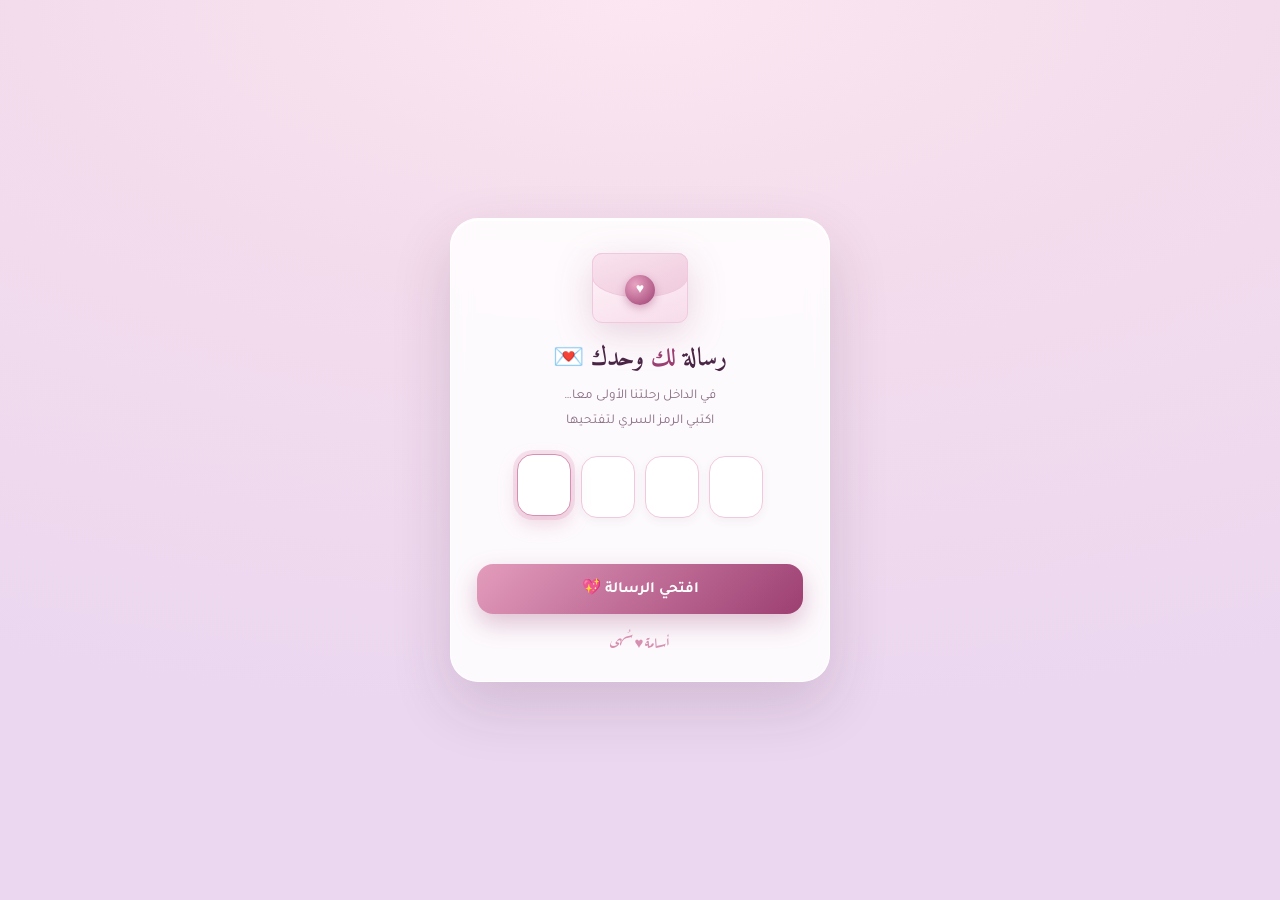
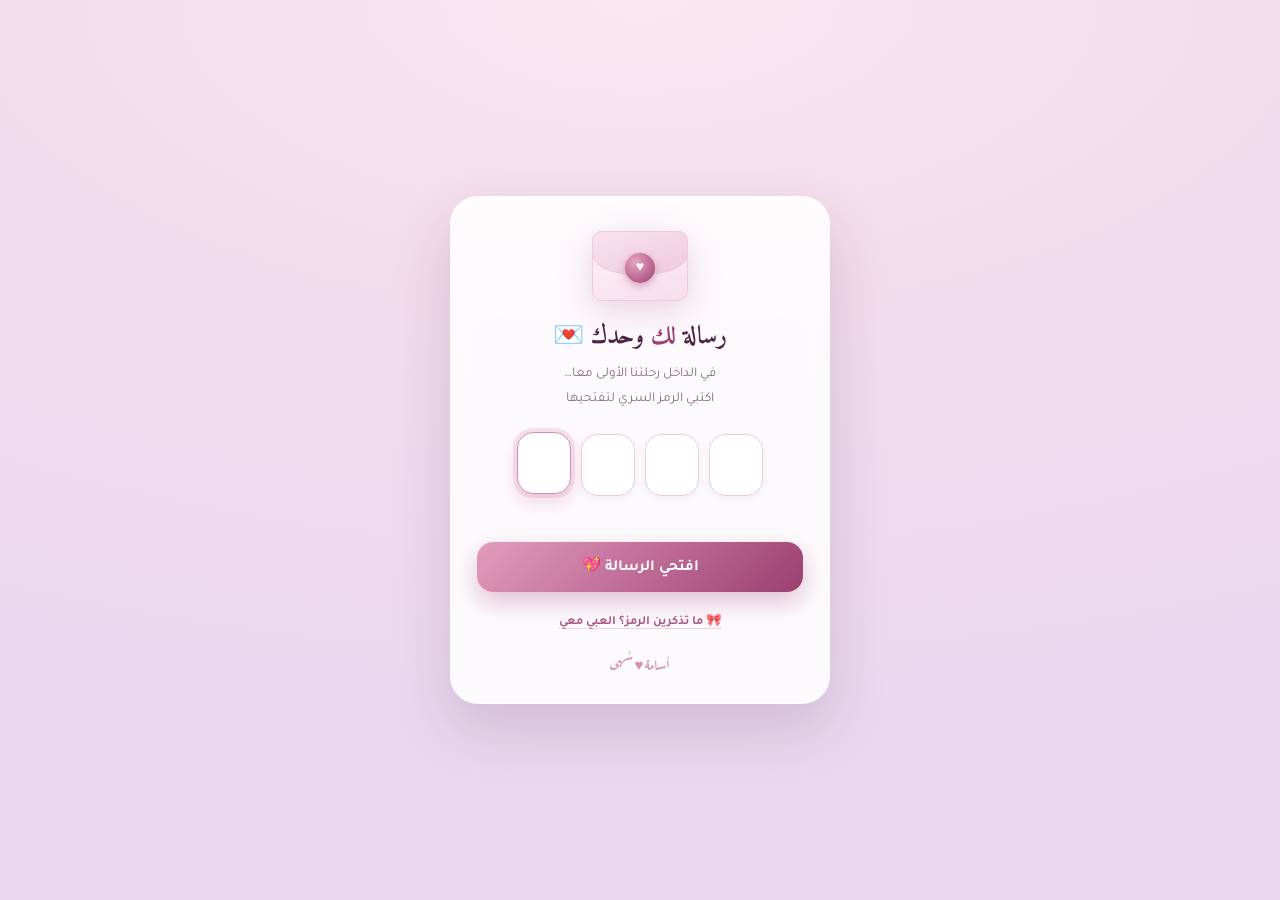
